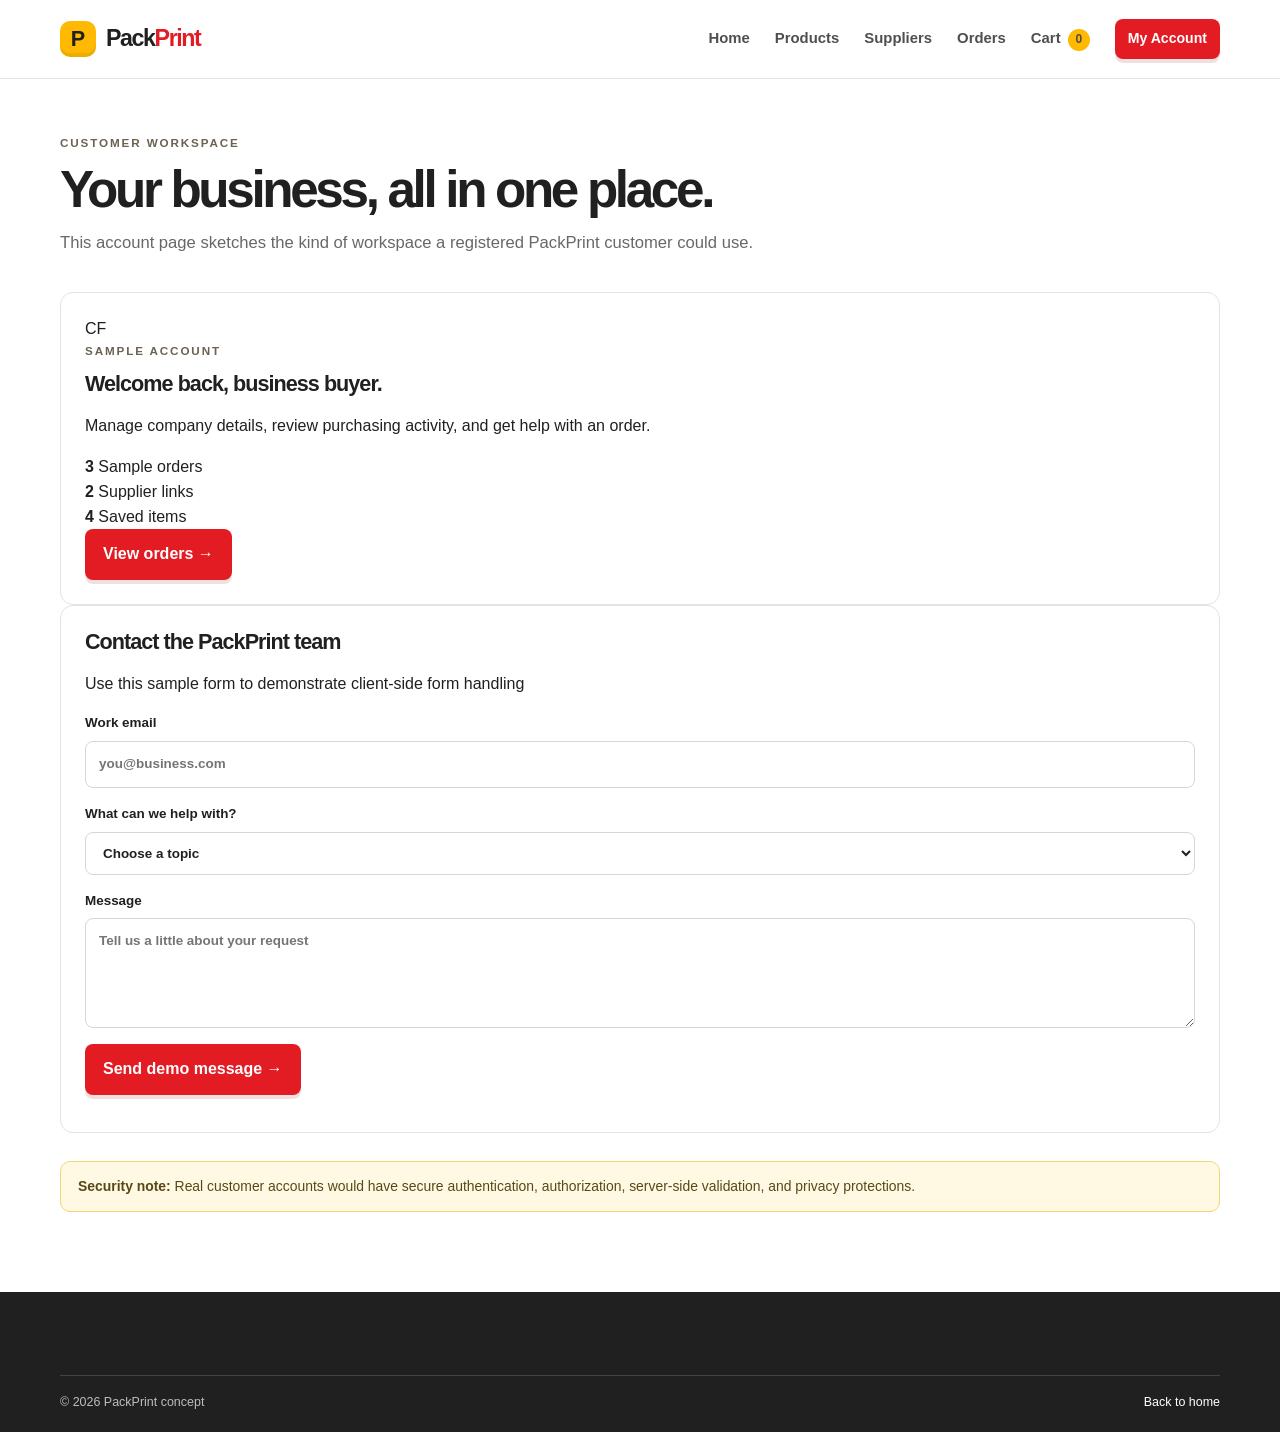
==== account.html @ 62c2190f "feat: Made account page" ====
<!DOCTYPE html>
<html xmlns="http://www.w3.org/1999/xhtml" lang="en">
<head>
    <meta charset="UTF-8">
    <meta name="viewport" content="width=device-width, initial-scale=1.0">
    <title>Account - PackPrint</title>
    <link rel="stylesheet" href="css/global.css" />
    <link rel="stylesheet" href="css/styles.css" />
    <link rel="stylesheet" href="css/account.css" />
</head>
<body>
    <header class="site-header">
        <div class="container nav-wrap">
            <a class="brand" href="dashboard.html">
                <span class="brand-mark">P</span>
                <span>Pack<span class="brand-accent">Print</span></span>
            </a>
            <nav id="primary-nav" class="primary-nav">
                <a href="dashboard.html">Home</a>
                <a href="products.html">Products</a>
                <a href="suppliers.html">Suppliers</a>
                <a href="orders.html">Orders</a>
                <a class="nav-cart" href="cart.html">Cart <span id="cart-count" class="count">0</span></a>
                <a class="button button-small active-button" href="account.html">My Account</a>
            </nav>
        </div>
    </header>
    <main id="main" class="container page-main">
        <div class="page-intro">
            <p class="eyebrow">CUSTOMER WORKSPACE</p>
            <h1>Your business, all in one place.</h1>
            <p>This account page sketches the kind of workspace a registered PackPrint customer could use.</p>
        </div>
        <div class="account-grid">
            <section class="panel account-welcome">
                <div class="avatar">CF</div>
                <p class="eyebrow">SAMPLE ACCOUNT</p>
                <h2>Welcome back, business buyer.</h2>
                <p>Manage company details, review purchasing activity, and get help with an order.</p>
                <div class="account-stats">
                    <div>
                        <strong>3</strong>
                        <span>Sample orders</span>
                    </div>
                    <div>
                        <strong>2</strong>
                        <span>Supplier links</span>
                    </div>
                    <div>
                        <strong>4</strong>
                        <span>Saved items</span>
                    </div>
                </div>
                <a class="button" href="orders.html">View orders →</a>
            </section>
            <section class="panel form-panel">
                <h2>Contact the PackPrint team</h2>
                <p>Use this sample form to demonstrate client-side form handling</p>
                <form id="contact-form" onsubmit="return emailValidator();">
                    <label>
                        Work email
                        <input id="email" name="email" type="email" required="required" placeholder="you@business.com" />
                    </label>
                    <label>
                        What can we help with?
                        <select name="topic" required="required">
                            <option value="">Choose a topic</option>
                            <option>Product question</option>
                            <option>Supplier integration</option>
                            <option>Order support</option>
                            <option>Account setup</option>
                        </select>
                    </label>
                    <label>
                        Message
                        <textarea name="message" rows="4" required="required" placeholder="Tell us a little about your request"></textarea>
                    </label>
                    <button class="button" type="submit">Send demo message →</button>
                    <p id="contact-message" class="form-message"></p>
                </form>
            </section>
        </div>
        <div class="notice">
            <strong>Security note:</strong> Real customer accounts would have secure authentication, authorization, server-side validation, and privacy protections.
        </div>
    </main>
    <footer class="site-footer">
        <div class="container footer-bottom">
            <span>© 2026 PackPrint concept</span>
            <a href="dashboard.html">Back to home</a>
        </div>
    </footer>

    <script src="js/account.js"></script>
</body>
</html>
---- css/global.css ----
/* Global styles used pre and post login */
:root {
    --white: #fff;
    --ink: #202020;
    --paper: #f7f7f4;
    --shadow:0 12px 35px rgba(32,32,32,0.08);
    --red: #e31b23;
    --line: #e5e3dd;
    --muted: #686868;
    --yellow: #ffb900;
    --soft-yellow: #fff3c7;
    --soft-red: #fff0ef;
    --gren: #1d7548;
}

* {
    box-sizing: border-box;
}

html {
    scroll-behavior: smooth;
}

body {
    margin: 0;
    background: var(--white);
    color: var(--ink);
    font-family:Arial,Helvetica, sans-serif;
    line-height: 1.55;
}

a {
    color: inherit;
    text-decoration: none;
}

a:hover {
    text-decoration: underline;
}

button, input, select, textarea {
    font: inherit;
}

button, a , input, select, textarea {
    outline-offset: 3px;
}

button:focus-visible, a:focus-visible, input:focus-visible, select:focus-visible, textarea:focus-visible {
    outline: 3px solid #3267d5;
}

h1, h2, h3, p {
    margin-top: 0;
}

h1 {
    /* floor, pref, max */
    font-size:clamp(2.6rem, 5vw, 4.65rem);
    line-height: 1.02;
    letter-spacing:-.065em;
    margin-bottom: 23px;
    max-width:700px;
}

h2 {
    font-size:clamp(1.7rem, 3vw, 2.4rem);
    line-height: 1.12;
    letter-spacing: -.045em;
    margin-bottom: 0;
}

input, select, textarea {
    width: 100%;
    border: 1px solid #d8d6cf;
    border-radius: 8px;
    padding: 12px 13px;
    background: var(--white);
    color: var(--ink);
}

input:focus, select:focus, textarea:focus {
    border-color: #8a6c00;
}

table {
    border-collapse: collapse;
    width: 100%;
    font-size: .84rem;
    text-align: left;
}

th {
    background: var(--paper);
    font-size: .72rem;
    text-transform: uppercase;
    letter-spacing: .07em;
    color: #666666;
}

th, td {
    padding: 15px 18px;
    border-top: 1px solid var(--line); 
    white-space: nowrap;
}

.container {
    width: min(1160px, calc(100% - 40px));
    margin: 0 auto;
}

.nav-wrap {
    min-height: 78px;
    display: flex;
    align-items: center;
    justify-content: space-between;
    gap: 24px;
}

.site-footer {
    background: #202020; 
    color: var(--white);
    padding: 48px 0 20px
}

.site-footer p {
    color: #bdbdbd;
    font-size: 0.86rem;
}

.brand {
    display:inline-flex;
    align-items: center;
    gap: 10px;
    font-size:1.45rem;
    font-weight: 900;
    letter-spacing:-0.06em;
    white-space:nowrap;
}
---- css/styles.css ----
/* Styles for PackPrint after login */
.site-header {
    position: sticky;
    top: 0;
    z-index: 20;
    background: rgba(255, 255, 255, .96);
    border-bottom: 1px solid var(--line);
    backdrop-filter: blur(10px);
}

.brand-mark {
    width: 36px;
    height: 36px;
    border-radius: 10px;
    background: var(--yellow);
    display: grid;
    place-items: center;
    font-size: 1.35rem;
    color:var(--ink);
    letter-spacing: 0;
    box-shadow:inset 0 -4px rgba(0, 0, 0, .07);
}

.brand-accent {
    color: var(--red);
}

.primary-nav {
    display: flex;
    align-items: center;
    gap: 25px;
    font-size: .93rem;
    font-weight: 700;
}

.primary-nav>a:not(.button) {
    color: #4f4f4f;
}

.primary-nav>a.active {
    color: var(--ink);
    text-decoration: underline;
    text-decoration-color: var(--red);
    text-decoration-thickness: 3px;
    text-underline-offset: 8px;
}

.nav-cart {
    white-space: nowrap;
}

.count {
    display: inline-grid;
    place-items: center;
    min-width:22px;
    height: 22px;
    margin-left:3px;
    border-radius:50%;
    background: var(--yellow);
    font-size:.75rem;
}

.button {
    display: inline-flex;
    align-items: center;
    justify-content: center;
    gap: 10px;
    border: 0;
    border-radius: 8px;
    background: var(--red);
    color: white;
    padding: 13px 18px;
    font-weight: 800;
    cursor: pointer;
    box-shadow:0 4px 0 rgba(135, 0, 0, .12);
    transition:transform .15s,background .15s;
}

.button:hover {
    background: #c91018;
    text-decoration: none;
    transform: translateY(-1px);
}

.button-small {
    padding: 9px 13px;
    font-size: .88rem;
}

.button-dark {
    background: var(--ink);
    box-shadow: none;
}

.button-dark:hover {
    background: #3c3c3c;
}

.button-full {
    width: 100%;
    margin-top: 18px;
}

.hero {
    overflow: hidden;
    background: var(--paper);
    border-bottom: 1px solid var(--line);
}

.hero-grid {
    min-height: 520px;
    display: grid;
    grid-template-columns: 1.08fr .92fr;
    align-items: center;
    gap: 55px; 
    padding-top: 45px;
    padding-bottom: 55px;
}

.hero-lead {
    max-width: 540px;
    color: #5d5b56;
    font-size: 1.12rem;
    margin-bottom: 26px;
}

.hero-actions {
    display: flex;
    align-items: center;
    gap: 25px;
    flex-wrap: wrap;
}

.hero-copy {
    position: relative;
    z-index: 10;
}

.eyebrow {
    font-size: .73rem;
    letter-spacing: .16em;
    font-weight: 900;
    color: #6b6251;
    margin: 0 0 12px;
}

.highlight {
    background: linear-gradient(transparent 58%, var(--yellow) 58%);
    padding: 0 .04em;
}

.text-link {
    font-weight: 800;
    text-decoration: underline;
    text-decoration-color: var(--yellow);
    text-decoration-thickness: 2px;
    text-underline-offset: 4px;
}

.trust-row {
    display: flex;
    flex-wrap: wrap;
    gap: 14px;
    margin-top: 30px;
    color: #5e5b54;
    font-size: .78rem;
    font-weight: 700;
}

.section {
    padding-top: 78px;
    padding-bottom: 82px;
}

.section-heading {
    display: flex;
    align-items: end;
    justify-content: space-between;
    gap: 20px;
    margin-bottom: 30px;
}

.section-soft {
    background: var(--paper);
}

.feature-grid {
    display: grid;
    grid-template-columns: repeat(3, 1fr);
    gap: 18px;
}

.feature-card {
    border: 1px solid var(--line);
    border-radius: 14px;
    padding: 27px; 
    background: white;
}

.feature-icon {
    display: grid;
    place-items: center;
    width: 48px;
    height: 48px;
    border-radius: 12px;
    background: var(--soft-yellow);
    font-size: 1.55rem;
    font-weight: 900;
    margin-bottom: 20px;
}

.feature-card:nth-child(2) .feature-icon {
    background: var(--soft-red);
    color: var(--red);
}

.feature-card h3 {
    font-size: 1.17rem;
    margin-bottom: 9px;
}

.feature-card p {
    color: var(--muted);
    margin-bottom: 0;
    font-size: .95rem;
}

.category-grid {
    display: grid;
    grid-template-columns: repeat(3, 1fr);
    gap: 18px;
    margin-top: 30px;
}

.category-card {
    min-height: 210px;
    padding: 25px;
    border-radius: 14px;
    display: flex;
    flex-direction: column;
    align-items: flex-start;
    justify-content: flex-end;
    transition: transform .2s;
}

.category-card:hover {
    transform: translateY(-3px);
    text-decoration: none;
}

.category-yellow {
    background: var(--yellow);
}

.category-red {
    background: var(--red);
    color: white;
}

.category-cream {
    background: #e9e4d8;
}

.category-symbol {
    font-size: 2.3rem;
    margin-bottom: auto;
    font-weight: 900;
}

.category-card strong {
    font-size: 1.35 rem;
    letter-spacing: -.03em;
}

.category-card span:last-child {
    font-size: .85rem;
    font-weight: 700;
    margin-top: 6px;
}

.cta-band {
    background: var(--yellow);
    padding: 43px 0;
}

.cta-inner {
    display: flex;
    align-items: center;
    justify-content: space-between;
    gap: 25px;
}

.cta-inner h2 {
    max-width: 680px;
}

.cta-inner .eyebrow {
    margin-bottom: 8px;
}

.footer-grid {
    display: grid;
    grid-template-columns: 1.4fr .7fr .8fr 1.3fr;
    gap: 32px;
}

.brand-footer {
    margin-bottom: 13px;
}

.footer-grid>div:not(:first-child) {
    display: flex;
    flex-direction: column;
    align-items: flex-start;
    gap: 9px;
    font-size: .86rem;
}

.footer-grid strong {
    margin-bottom: 5px;
}

.footer-grid a:not(.brand) {
    color: #d8d8d8;
}

.footer-note {
    border-left: 2px solid var(--yellow);
    padding-left: 16px;
}

.footer-bottom {
    display: flex;
    justify-content: space-between;
    gap: 15px;
    border-top: 1px solid #444;
    margin-top: 35px;
    padding-top: 17px; 
    color: #bdbdbd;
    font-size: .78rem;
}

.footer-bottom a {
    color: white;
}

.page-main {
    padding-top: 55px;
    padding-bottom: 80px;
    min-height: 65vh;
}

.page-intro {
    max-width: 780px;
    margin-bottom: 36px;
}

.page-intro h1 {
    font-size: clamp(2.3rem, 4vw, 3.65rem); 
    margin-bottom: 14px;
}

.page-intro p:not(.eyebrow) {
    color: var(--muted);
    font-size: 1.04rem;
    max-width: 720px;
}

.notice {
    margin-top: 28px;
    background: #fff8e2;
    border: 1px solid #f0d778;
    border-radius: 10px;
    padding: 14px 17px;
    font-size: .87rem;
    color: #594817;
}

.integration-panel {
    display: flex;
    align-items: center;
    justify-content: space-between;
    gap: 35px;
    background: var(--paper);
    border-radius: 14px;
    padding: 30px;
    margin-top: 35px;
}

.integration-panel>div:first-child {
    max-width: 720px;
}

.integration-panel h2 {
    font-size: 1.8rem;
    margin-bottom: 10px;
}

.integration-panel p:not(.eyebrow) {
    color: var(--muted);
    margin-bottom: 0;
}

.status {
    display: inline-block;
    border-radius: 20px;
    padding: 5px 9px;
    font-size: .7rem;
    font-weight: 800;
    white-space: nowrap;
}

.status-live {
    background: #e3f5e9;
    color: #1b6940;
}

.status-pending {
    background: #fff0c8;
    color: #755500;
}

.status-complete {
    background: #e7edf9;
    color: #254e9b;
}

.panel {
    border: 1px solid var(--line);
    border-radius: 13px;
    padding: 24px;
    background: white;
}

.panel h2 {
    font-size: 1.35rem;
    margin-bottom: 18px;
}

.table-panel {
    padding: 0;
    overflow: hidden;
}

.table-heading {
    display: flex;
    align-items: center;
    justify-content: space-between;
    gap: 15px;
    padding: 22px 24px;
}

.table-heading h2 {
    margin: 0;
}

.table-scroll {
    overflow-x: auto;
}

.small-note {
    font-size: .78rem;
    color: var(--muted);
    margin: 13px 0 0;
}

.table-panel>.small-note {
    padding: 0 24px 20px;
}

.form-panel label {
    display: flex;
    flex-direction: column;
    gap: 7px;
    font-size: .84rem;
    font-weight: 800;
    margin-bottom: 16px;
}

.form-panel textarea {
    resize: vertical;
}

.form-message {
    font-size: .86rem;
    font-weight: 700;
    color: var(--green);
    margin: 13px 0 0;
}
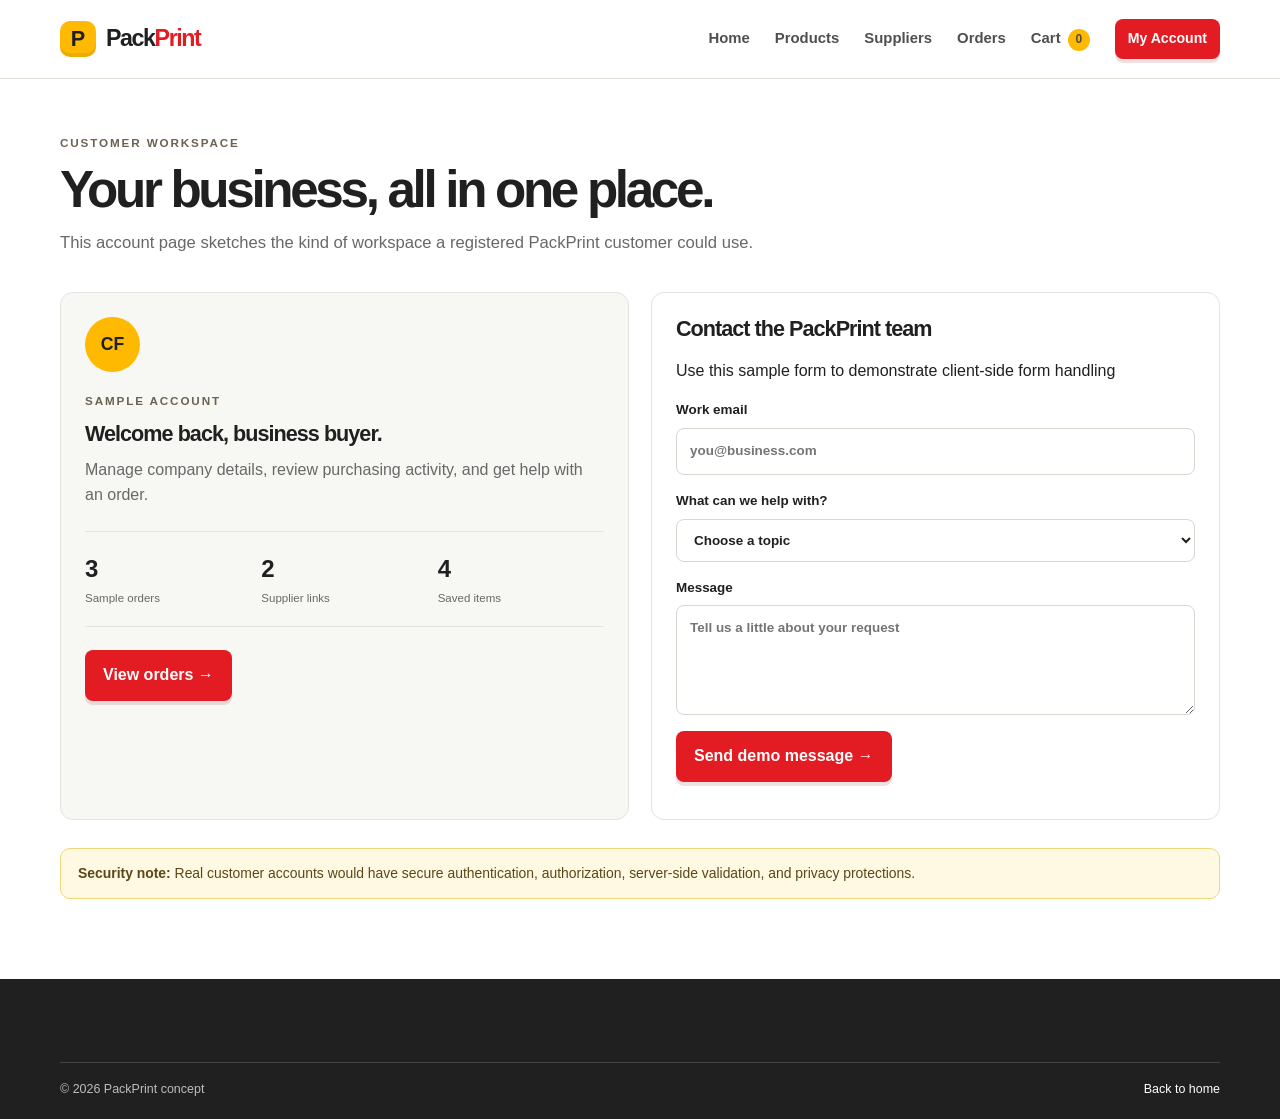
==== commit 0b3a900f: "refactor: changed account to use simple validation" ====
--- a/account.html
+++ b/account.html
@@ -1,5 +1,5 @@
 <!DOCTYPE html>
-<html xmlns="http://www.w3.org/1999/xhtml" lang="en">
+<html xmlns="http://www.w3.org/1999/xhtml" xml:lang="en" lang="en">
 <head>
     <meta charset="UTF-8">
     <meta name="viewport" content="width=device-width, initial-scale=1.0">
@@ -56,7 +56,7 @@
             <section class="panel form-panel">
                 <h2>Contact the PackPrint team</h2>
                 <p>Use this sample form to demonstrate client-side form handling</p>
-                <form id="contact-form" onsubmit="return emailValidator();">
+                <form id="contact-form" onsubmit="return sendMessage();">
                     <label>
                         Work email
                         <input id="email" name="email" type="email" required="required" placeholder="you@business.com" />
@@ -91,6 +91,8 @@
         </div>
     </footer>
 
+    <script src="js/global.js"></script>
+    <script src="js/validation.js"></script>
     <script src="js/account.js"></script>
 </body>
 </html>
--- a/css/global.css
+++ b/css/global.css
@@ -10,7 +10,7 @@
     --yellow: #ffb900;
     --soft-yellow: #fff3c7;
     --soft-red: #fff0ef;
-    --gren: #1d7548;
+    --green: #1d7548;
 }
 
 * {
--- a/css/account.css
+++ b/css/account.css
@@ -0,0 +1,55 @@
+/* CSS for the user account page */
+.account-grid {
+    display: grid;
+    grid-template-columns: 1fr 1fr;
+    gap: 22px;
+}
+
+.account-welcome {
+    background: var(--paper);
+}
+
+.account-welcome h2 {
+    margin-bottom: 12px;
+}
+
+.account-welcome>p:not(.eyebrow) {
+    color: var(--muted);
+}
+
+.account-stats {
+    display: grid;
+    grid-template-columns: repeat(3, 1fr);
+    gap: 10px;
+    border-top: 1px solid var(--line);
+    border-bottom: 1px solid var(--line);
+    padding: 18px 0;
+    margin: 23px 0;
+}
+
+.account-stats div {
+    display: flex;
+    flex-direction: column;
+    gap: 3px;
+}
+
+.account-stats strong {
+    font-size: 1.5rem;
+}
+
+.account-stats span {
+    font-size: .72rem;
+    color: var(--muted);
+}
+
+.avatar {
+    width: 55px;
+    height: 55px;
+    border-radius: 50%;
+    display: grid;
+    place-items: center;
+    background: var(--yellow);
+    font-size: 1.1rem;
+    font-weight: 900;
+    margin-bottom: 20px;
+}
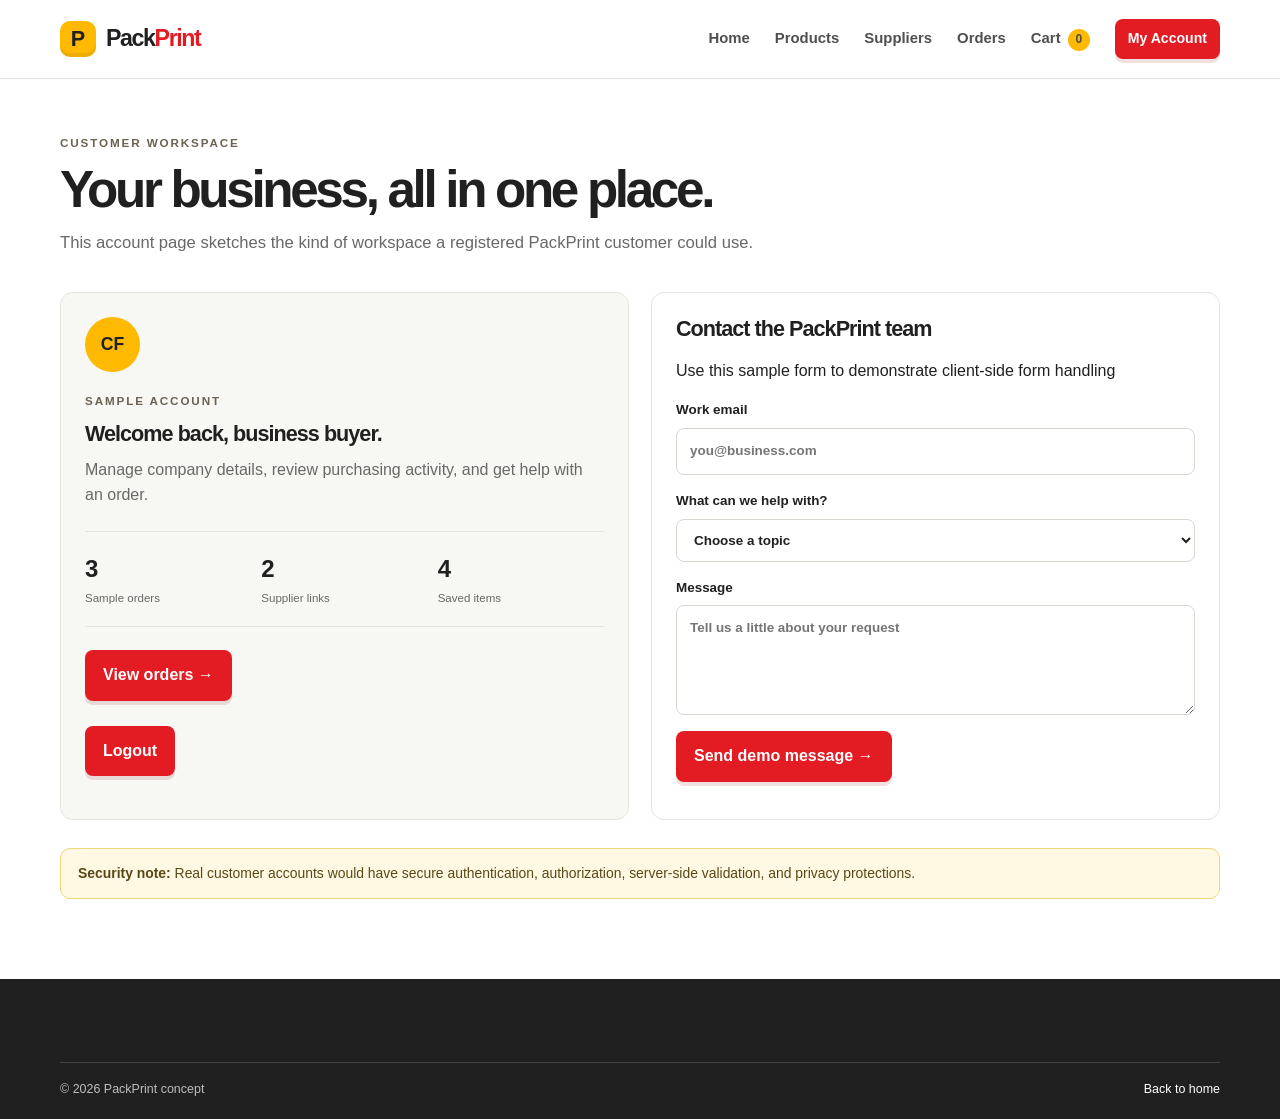
==== commit eb60a129: "feat: Added logout" ====
--- a/account.html
+++ b/account.html
@@ -52,6 +52,9 @@
                     </div>
                 </div>
                 <a class="button" href="orders.html">View orders →</a>
+                <br />
+                <br />
+                <a class="button" href="index.html" onclick="return logout();">Logout</a>
             </section>
             <section class="panel form-panel">
                 <h2>Contact the PackPrint team</h2>
